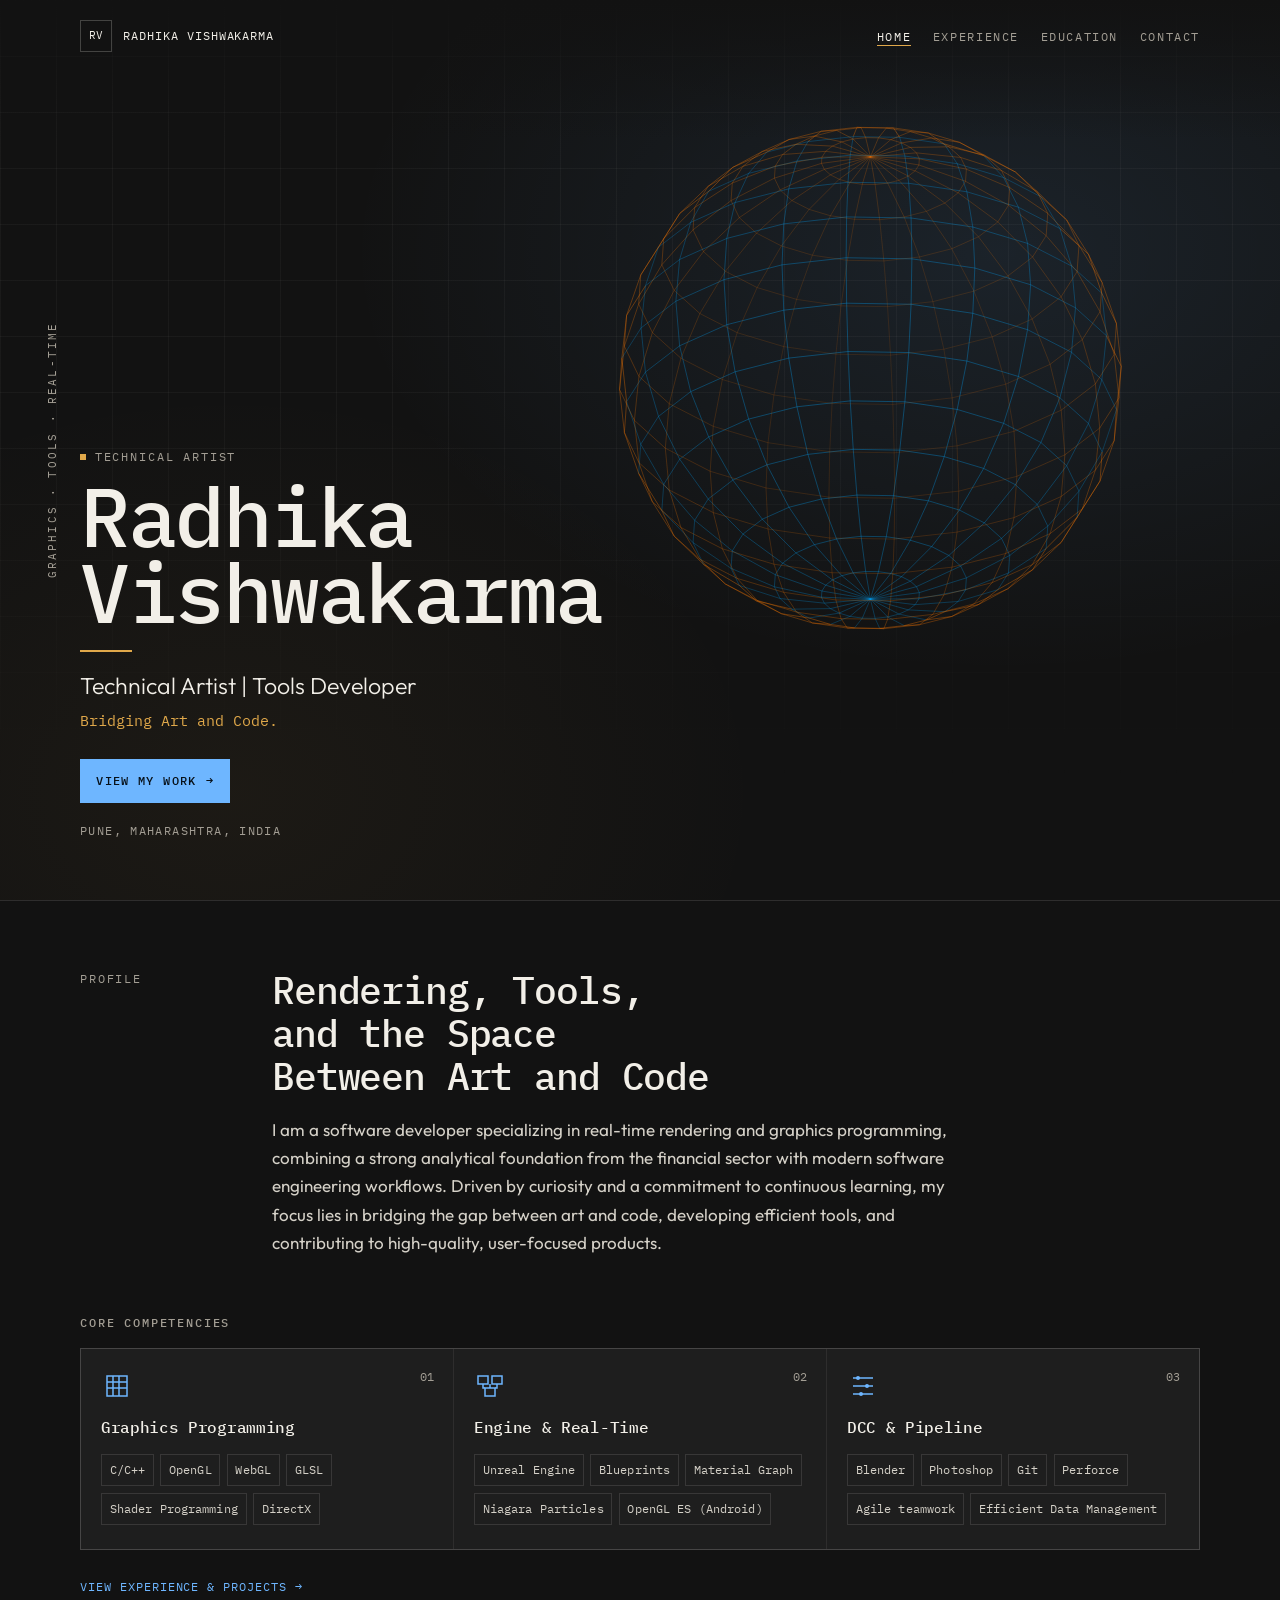
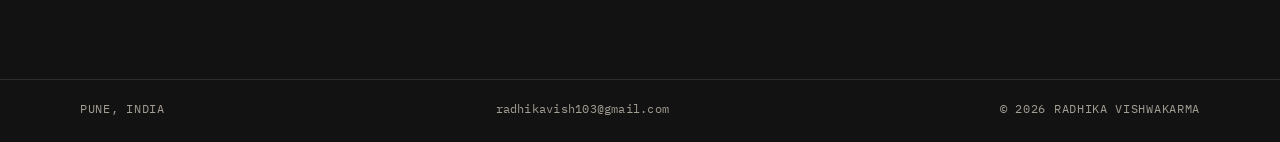
==== index.html @ 2a373d9d "Initial commit for portfolio" ====
<!DOCTYPE html>
<html lang="en" class="no-js">
<head>
  <meta charset="utf-8">
  <meta name="viewport" content="width=device-width, initial-scale=1">
  <title>Radhika Vishwakarma — Technical Artist</title>
  <meta name="description" content="Radhika Vishwakarma is a technical artist and software developer focused on real-time rendering, graphics programming, and tools.">
  <meta name="author" content="Radhika Vishwakarma">
  <meta name="theme-color" content="#121212">
  <meta property="og:title" content="Radhika Vishwakarma — Technical Artist">
  <meta property="og:description" content="Technical artist and software developer specializing in real-time rendering and graphics programming.">
  <meta property="og:type" content="website">
  <meta property="og:locale" content="en_IN">
  <link rel="icon" href="favicon.svg" type="image/svg+xml">
  <link rel="preconnect" href="https://fonts.googleapis.com">
  <link rel="preconnect" href="https://fonts.gstatic.com" crossorigin>
  <link href="https://fonts.googleapis.com/css2?family=IBM+Plex+Mono:wght@400;500;600&family=Outfit:wght@300;400;500;600&display=swap" rel="stylesheet">
  <link rel="stylesheet" href="css/styles.css">
  <script>document.documentElement.classList.remove("no-js")</script>
</head>
<body data-page="home">
  <a class="skip" href="#content">Skip to content</a>
  <header class="site-header">
    <div class="wrap header-inner">
      <a class="brand" href="index.html">
        <span class="brand-mark" aria-hidden="true">RV</span>
        <span class="brand-name">Radhika Vishwakarma</span>
      </a>
      <button class="nav-toggle" type="button" aria-expanded="false" aria-controls="site-nav" aria-label="Open menu">
        <span aria-hidden="true"></span>
      </button>
      <nav id="site-nav" class="nav-links" aria-label="Primary">
        <a href="index.html" aria-current="page">Home</a>
        <a href="experience.html">Experience</a>
        <a href="education.html">Education</a>
        <a href="contact.html">Contact</a>
      </nav>
    </div>
  </header>

  <main id="content">
    <section class="hero">
      <div class="hero-gridlines" aria-hidden="true"></div>
      <canvas id="mesh" aria-hidden="true"></canvas>
      <p class="spine">Graphics · Tools · Real-Time</p>
      <div class="wrap">
        <p class="kicker"><span class="pip" aria-hidden="true"></span>Technical Artist</p>
        <h1>
          <span>Radhika</span>
          <span>Vishwakarma</span>
        </h1>
        <div class="rule" aria-hidden="true"></div>
        <p class="lede">Technical Artist | Tools Developer</p>
        <p class="bridge">Bridging Art and Code.</p>
        <a class="btn btn-fill" href="experience.html">View My Work <span aria-hidden="true">→</span></a>
        <p class="hero-meta">Pune, Maharashtra, India</p>
      </div>
    </section>

    <section class="intro" id="profile">
      <div class="wrap intro-grid">
        <p class="kicker">Profile</p>
        <div>
          <h2>Rendering, Tools,<br>and the Space<br>Between Art and Code</h2>
          <p class="prose">I am a software developer specializing in real-time rendering and graphics programming, combining a strong analytical foundation from the financial sector with modern software engineering workflows. Driven by curiosity and a commitment to continuous learning, my focus lies in bridging the gap between art and code, developing efficient tools, and contributing to high-quality, user-focused products.</p>
        </div>
      </div>
    </section>

    <section class="expertise" id="expertise">
      <div class="wrap">
        <h2 class="label">Core Competencies</h2>
        <div class="spec">
          <article>
            <span class="num">01</span>
            <svg width="32" height="32" viewBox="0 0 32 32" fill="none" stroke="currentColor" stroke-width="1.5" aria-hidden="true">
              <rect x="6" y="6" width="20" height="20"/>
              <path d="M6 12h20M6 18h20M12 6v20M18 6v20"/>
            </svg>
            <h3>Graphics Programming</h3>
            <ul class="skill-list">
              <li>C/C++</li>
              <li>OpenGL</li>
              <li>WebGL</li>
              <li>GLSL</li>
              <li>Shader Programming</li>
              <li>DirectX</li>
            </ul>
          </article>
          <article>
            <span class="num">02</span>
            <svg width="32" height="32" viewBox="0 0 32 32" fill="none" stroke="currentColor" stroke-width="1.5" aria-hidden="true">
              <rect x="4" y="6" width="10" height="8"/>
              <rect x="18" y="6" width="10" height="8"/>
              <rect x="11" y="18" width="10" height="8"/>
              <path d="M9 14v4h2M23 14v4h-2M16 14v4"/>
            </svg>
            <h3>Engine &amp; Real-Time</h3>
            <ul class="skill-list">
              <li>Unreal Engine</li>
              <li>Blueprints</li>
              <li>Material Graph</li>
              <li>Niagara Particles</li>
              <li>OpenGL ES (Android)</li>
            </ul>
          </article>
          <article>
            <span class="num">03</span>
            <svg width="32" height="32" viewBox="0 0 32 32" fill="none" stroke="currentColor" stroke-width="1.5" aria-hidden="true">
              <path d="M6 8h20M6 16h20M6 24h20"/>
              <circle cx="11" cy="8" r="2" fill="currentColor" stroke="none"/>
              <circle cx="20" cy="16" r="2" fill="currentColor" stroke="none"/>
              <circle cx="14" cy="24" r="2" fill="currentColor" stroke="none"/>
            </svg>
            <h3>DCC &amp; Pipeline</h3>
            <ul class="skill-list">
              <li>Blender</li>
              <li>Photoshop</li>
              <li>Git</li>
              <li>Perforce</li>
              <li>Agile teamwork</li>
              <li>Efficient Data Management</li>
            </ul>
          </article>
        </div>
        <p class="next"><a href="experience.html">View experience &amp; projects <span aria-hidden="true">→</span></a></p>
      </div>
    </section>
  </main>

  <footer class="site-footer">
    <div class="wrap footer-row">
      <p>Pune, India</p>
      <a href="mailto:radhikavish103@gmail.com">radhikavish103@gmail.com</a>
      <p>© 2026 Radhika Vishwakarma</p>
    </div>
  </footer>
  <script src="js/main.js"></script>
</body>
</html>
---- css/styles.css ----
:root {
  --bg: #121212;
  --raised: #1a1a1a;
  --panel: #1e1e1e;
  --ink: #f2efe8;
  --body: #d5d1c8;
  --muted: #a39e94;
  --line: rgba(242, 239, 232, 0.12);
  --line-strong: rgba(242, 239, 232, 0.22);
  --accent: #6eb6ff;
  --accent-ink: #071018;
  --gold: #e0a84a;
  --sans: "Outfit", "Segoe UI", sans-serif;
  --mono: "IBM Plex Mono", "Cascadia Mono", ui-monospace, monospace;
  --header: 72px;
  --wrap: 1120px;
}

body[data-page="experience"] {
  --bg: #1e1e1e;
  --raised: #2a2a2a;
}

*,
*::before,
*::after {
  box-sizing: border-box;
}

* {
  margin: 0;
}

html {
  color-scheme: dark;
  scroll-behavior: smooth;
  scrollbar-color: #3a3a3a var(--bg);
}

body {
  display: flex;
  flex-direction: column;
  min-height: 100vh;
  min-height: 100dvh;
  background: var(--bg);
  color: var(--ink);
  font-family: var(--sans);
  font-size: 1.0625rem;
  font-weight: 400;
  line-height: 1.65;
  text-rendering: optimizeLegibility;
  -webkit-font-smoothing: antialiased;
  overflow-x: hidden;
}

main {
  flex: 1;
}

address {
  font-style: normal;
}

img,
svg {
  display: block;
  max-width: 100%;
}

ul,
ol {
  padding: 0;
  list-style: none;
}

a {
  color: inherit;
  text-underline-offset: 0.18em;
}

button {
  font: inherit;
  color: inherit;
}

h1,
h2,
.mono {
  font-family: var(--mono);
  font-weight: 500;
  font-variant-ligatures: none;
}

h1 {
  letter-spacing: -0.03em;
  line-height: 0.92;
  text-wrap: balance;
}

h2,
h3 {
  text-wrap: balance;
}

::selection {
  background: rgba(110, 182, 255, 0.32);
  color: #fff;
}

:focus-visible {
  outline: 2px solid var(--gold);
  outline-offset: 3px;
}

::-webkit-scrollbar {
  width: 10px;
  height: 10px;
}

::-webkit-scrollbar-track {
  background: var(--bg);
}

::-webkit-scrollbar-thumb {
  background: #3a3a3a;
}

.skip {
  position: absolute;
  left: 1rem;
  top: -3rem;
  z-index: 80;
  padding: 0.5rem 0.75rem;
  background: var(--accent);
  color: var(--accent-ink);
  font-family: var(--mono);
  font-size: 0.75rem;
  text-decoration: none;
}

.skip:focus {
  top: 0.5rem;
}

.sr-only {
  position: absolute;
  width: 1px;
  height: 1px;
  padding: 0;
  margin: -1px;
  overflow: hidden;
  clip: rect(0, 0, 0, 0);
  white-space: nowrap;
  border: 0;
}

.wrap {
  width: min(var(--wrap), calc(100% - 2.5rem));
  margin-inline: auto;
}

.site-header {
  position: fixed;
  inset: 0 0 auto 0;
  z-index: 40;
  height: var(--header);
  border-bottom: 1px solid transparent;
  transition: background 0.2s ease, border-color 0.2s ease;
}

.site-header.is-scrolled,
.site-header:has(.nav-links.is-open) {
  background: color-mix(in srgb, var(--bg) 90%, transparent);
  border-bottom-color: var(--line);
  backdrop-filter: blur(16px);
  -webkit-backdrop-filter: blur(16px);
}

.header-inner {
  height: var(--header);
  display: flex;
  align-items: center;
  justify-content: space-between;
  gap: 1rem;
}

.brand {
  display: inline-flex;
  align-items: center;
  gap: 0.7rem;
  min-height: 44px;
  color: var(--ink);
  text-decoration: none;
}

.brand-mark {
  width: 32px;
  height: 32px;
  display: grid;
  place-items: center;
  border: 1px solid var(--line-strong);
  font-family: var(--mono);
  font-size: 0.68rem;
  letter-spacing: 0.04em;
}

.brand-name {
  font-family: var(--mono);
  font-size: 0.74rem;
  letter-spacing: 0.08em;
  text-transform: uppercase;
}

.nav-links {
  display: flex;
  align-items: center;
  gap: 1.35rem;
}

.nav-links a {
  color: var(--muted);
  font-family: var(--mono);
  font-size: 0.72rem;
  font-variant-ligatures: none;
  letter-spacing: 0.14em;
  text-transform: uppercase;
  text-decoration: none;
}

.nav-links a:hover,
.nav-links a[aria-current="page"] {
  color: var(--ink);
}

.nav-links a[aria-current="page"] {
  box-shadow: inset 0 -1px 0 var(--gold);
}

.nav-toggle {
  display: none;
  position: relative;
  width: 44px;
  height: 44px;
  padding: 0;
  border: 1px solid var(--line-strong);
  background: transparent;
  cursor: pointer;
}

.nav-toggle span,
.nav-toggle span::before,
.nav-toggle span::after {
  position: absolute;
  left: 12px;
  width: 18px;
  height: 1px;
  background: var(--ink);
}

.nav-toggle span {
  top: 21px;
}

.nav-toggle span::before,
.nav-toggle span::after {
  content: "";
  left: 0;
  transition: transform 0.2s ease, top 0.2s ease;
}

.nav-toggle span::before {
  top: -6px;
}

.nav-toggle span::after {
  top: 6px;
}

.nav-toggle[aria-expanded="true"] span {
  background: transparent;
}

.nav-toggle[aria-expanded="true"] span::before {
  top: 0;
  transform: rotate(45deg);
}

.nav-toggle[aria-expanded="true"] span::after {
  top: 0;
  transform: rotate(-45deg);
}

.kicker,
.meta-label,
.hero-meta,
.dates,
.status,
.year,
.num,
.spine {
  font-family: var(--mono);
  font-variant-ligatures: none;
}

.kicker {
  display: flex;
  align-items: center;
  gap: 0.55rem;
  color: var(--muted);
  font-size: 0.72rem;
  letter-spacing: 0.16em;
  text-transform: uppercase;
}

.pip {
  width: 6px;
  height: 6px;
  background: var(--gold);
  flex: none;
}

.hero {
  position: relative;
  display: flex;
  align-items: flex-end;
  min-height: 100vh;
  min-height: 100dvh;
  padding: 6.5rem 0 3.75rem;
  overflow: hidden;
}

.hero-gridlines {
  position: absolute;
  inset: 0;
  background-image:
    linear-gradient(rgba(242, 239, 232, 0.04) 1px, transparent 1px),
    linear-gradient(90deg, rgba(242, 239, 232, 0.04) 1px, transparent 1px);
  background-size: 56px 56px;
  mask-image: linear-gradient(to bottom, #000 45%, transparent 88%);
  pointer-events: none;
}

.hero::before {
  content: "";
  position: absolute;
  inset: 0;
  background:
    radial-gradient(ellipse at 78% 28%, rgba(110, 182, 255, 0.1), transparent 46%),
    radial-gradient(ellipse at 18% 88%, rgba(224, 168, 74, 0.05), transparent 36%);
  pointer-events: none;
}

.hero::after {
  content: "";
  position: absolute;
  z-index: 2;
  top: 0;
  right: 0;
  left: 0;
  height: 140px;
  background: linear-gradient(to bottom, var(--bg), transparent);
  pointer-events: none;
}

#mesh {
  position: absolute;
  inset: 0;
  z-index: 1;
  width: 100%;
  height: 100%;
  pointer-events: none;
  mask-image: linear-gradient(90deg, transparent 0%, #000 36%, #000 100%);
}

.spine {
  position: absolute;
  z-index: 3;
  left: max(1rem, calc((100% - var(--wrap)) / 2 - 2.25rem));
  top: 50%;
  color: var(--muted);
  font-size: 0.68rem;
  letter-spacing: 0.2em;
  text-transform: uppercase;
  writing-mode: vertical-rl;
  transform: translateY(-50%) rotate(180deg);
}

.hero > .wrap {
  position: relative;
  z-index: 3;
}

.hero h1 {
  margin-top: 0.7rem;
  font-size: clamp(2.5rem, 6.5vw, 5.7rem);
}

.hero h1 span {
  display: block;
}

.rule {
  width: 3.25rem;
  height: 2px;
  margin: 1.2rem 0 1.15rem;
  background: var(--gold);
}

.lede {
  max-width: 18em;
  color: var(--ink);
  font-size: clamp(1.15rem, 2vw, 1.45rem);
  font-weight: 300;
  line-height: 1.35;
}

.bridge {
  margin-top: 0.4rem;
  color: var(--gold);
  font-family: var(--mono);
  font-size: 0.95rem;
  font-variant-ligatures: none;
}

.hero-meta {
  margin-top: 1.15rem;
  color: var(--muted);
  font-size: 0.72rem;
  letter-spacing: 0.12em;
  text-transform: uppercase;
}

.btn {
  display: inline-flex;
  align-items: center;
  justify-content: center;
  gap: 0.55rem;
  min-height: 44px;
  padding: 0.65rem 0.95rem;
  border: 1px solid var(--line-strong);
  background: transparent;
  color: var(--ink);
  font-family: var(--mono);
  font-size: 0.72rem;
  font-variant-ligatures: none;
  letter-spacing: 0.12em;
  text-transform: uppercase;
  text-decoration: none;
  transition: background 0.2s ease, border-color 0.2s ease, color 0.2s ease;
}

.btn:hover {
  border-color: var(--accent);
  color: var(--accent);
}

.btn-fill {
  margin-top: 1.6rem;
  border-color: var(--accent);
  background: var(--accent);
  color: var(--accent-ink);
  font-weight: 500;
}

.btn-fill:hover {
  border-color: #9dceff;
  background: #9dceff;
  color: var(--accent-ink);
}

.intro {
  padding: 4.25rem 0 3.5rem;
  border-top: 1px solid var(--line);
}

.intro-grid {
  display: grid;
  grid-template-columns: 160px 1fr;
  gap: 1.5rem 2rem;
  align-items: start;
}

.intro h2 {
  max-width: 16em;
  font-size: clamp(1.7rem, 3vw, 2.45rem);
  letter-spacing: -0.03em;
  line-height: 1.12;
}

.prose {
  max-width: 64ch;
  margin-top: 1.15rem;
  color: var(--body);
}

.page-head .prose {
  max-width: 68ch;
}

.label {
  color: var(--muted);
  font-family: var(--mono);
  font-size: 0.72rem;
  font-weight: 500;
  letter-spacing: 0.16em;
  text-transform: uppercase;
}

.expertise {
  padding-bottom: 5rem;
}

.expertise .label {
  margin-bottom: 1rem;
}

.spec {
  display: grid;
  grid-template-columns: repeat(3, 1fr);
  gap: 1px;
  border: 1px solid var(--line);
  background: var(--line);
}

.spec article {
  position: relative;
  padding: 1.35rem 1.25rem 1.5rem;
  background: var(--panel);
  transition: background 0.2s ease;
}

.spec article:hover {
  background: #242428;
  box-shadow: inset 0 2px 0 var(--accent);
}

.spec .num {
  position: absolute;
  top: 1.15rem;
  right: 1.1rem;
  color: var(--muted);
  font-size: 0.72rem;
  letter-spacing: 0.08em;
}

.spec svg {
  color: var(--accent);
}

.spec h3 {
  margin-top: 0.9rem;
  font-family: var(--mono);
  font-size: 1rem;
  font-weight: 500;
  letter-spacing: -0.02em;
  line-height: 1.35;
}

.skill-list {
  display: flex;
  flex-wrap: wrap;
  gap: 0.4rem;
  margin-top: 1rem;
}

.skill-list li {
  border: 1px solid var(--line);
  color: var(--body);
  font-family: var(--mono);
  font-size: 0.75rem;
  font-variant-ligatures: none;
  letter-spacing: 0.01em;
  padding: 0.32rem 0.48rem;
}

.next {
  margin-top: 1.35rem;
}

.next a {
  color: var(--accent);
  font-family: var(--mono);
  font-size: 0.75rem;
  letter-spacing: 0.08em;
  text-transform: uppercase;
  text-decoration: none;
}

.next a:hover {
  color: #9dceff;
}

.page-main {
  padding-top: var(--header);
  padding-bottom: 4.5rem;
}

.page-head {
  padding-top: 2.75rem;
}

.page-head h1 {
  margin-top: 0.55rem;
  font-size: clamp(2.15rem, 5vw, 3.5rem);
}

.roles {
  margin-top: 1.75rem;
}

.role {
  display: grid;
  grid-template-columns: minmax(150px, 210px) minmax(0, 1fr);
  gap: 1rem 2.5rem;
  padding: 2rem 0;
  border-top: 1px solid var(--line);
}

.role-current {
  margin-top: 0.4rem;
  padding: 1.5rem 1.4rem 1.55rem 1.35rem;
  border: 1px solid var(--line);
  border-left: 2px solid var(--gold);
  background: var(--raised);
}

.dates {
  color: var(--muted);
  font-size: 0.75rem;
  letter-spacing: 0.06em;
  text-transform: uppercase;
}

.status {
  display: flex;
  align-items: center;
  gap: 0.45rem;
  margin-top: 0.6rem;
  color: var(--gold);
  font-size: 0.68rem;
  letter-spacing: 0.14em;
  text-transform: uppercase;
}

.role h2 {
  font-size: clamp(1.15rem, 2vw, 1.45rem);
  letter-spacing: -0.03em;
  line-height: 1.25;
}

.company {
  margin-top: 0.28rem;
  color: var(--body);
}

.points {
  margin-top: 1rem;
}

.points li {
  position: relative;
  margin-top: 0.55rem;
  padding-left: 0.95rem;
  color: var(--body);
  line-height: 1.6;
}

.points li::before {
  content: "";
  position: absolute;
  left: 0;
  top: 0.72em;
  width: 6px;
  height: 1px;
  background: var(--accent);
}

.role .prose {
  margin-top: 0.9rem;
}

.stack {
  margin-top: 1.3rem;
}

.meta-label {
  margin-bottom: 0.5rem;
  color: var(--muted);
  font-size: 0.68rem;
  letter-spacing: 0.14em;
  text-transform: uppercase;
}

.stack .skill-list {
  margin-top: 0;
}

.block {
  margin-top: 2.6rem;
}

.certs {
  margin-top: 0.35rem;
}

.certs li {
  display: grid;
  grid-template-columns: 3rem minmax(0, 1fr) auto;
  gap: 0.35rem 1.25rem;
  align-items: start;
  padding: 1.3rem 0;
  border-top: 1px solid var(--line);
}

.certs li:last-child {
  border-bottom: 1px solid var(--line);
}

.certs .num {
  padding-top: 0.35rem;
  color: var(--muted);
  font-size: 0.75rem;
  letter-spacing: 0.08em;
}

.issuer {
  padding-top: 0.35rem;
  color: var(--muted);
  font-family: var(--mono);
  font-size: 0.75rem;
  font-variant-ligatures: none;
  letter-spacing: 0.04em;
  white-space: nowrap;
}

.certs h3,
.edu-grid h3 {
  font-family: var(--sans);
  font-size: 1.3rem;
  font-weight: 500;
  letter-spacing: -0.02em;
  line-height: 1.3;
}

.edu-grid {
  display: grid;
  grid-template-columns: 1fr 1fr;
  gap: 1px;
  margin-top: 1rem;
  border: 1px solid var(--line);
  background: var(--line);
}

.edu-grid article {
  padding: 1.45rem 1.35rem 1.55rem;
  background: var(--panel);
}

.year {
  margin-bottom: 0.8rem;
  color: var(--accent);
  font-size: 0.78rem;
  letter-spacing: 0.12em;
}

.school {
  margin-top: 0.75rem;
  color: var(--body);
}

.contact-wrap {
  max-width: 760px;
}

.contact-sub {
  max-width: 22em;
  margin-top: 1rem;
  color: var(--body);
  font-size: 1.125rem;
  line-height: 1.5;
}

.contact-block {
  margin-top: 2rem;
}

.email-link {
  color: var(--ink);
  font-family: var(--mono);
  font-size: clamp(1rem, 2.4vw, 1.65rem);
  font-variant-ligatures: none;
  line-height: 1.35;
  text-decoration: none;
  box-shadow: inset 0 -1px 0 var(--gold);
}

.email-link:hover {
  color: var(--accent);
  box-shadow: inset 0 -1px 0 var(--accent);
}

.btn-row {
  display: flex;
  flex-wrap: wrap;
  gap: 0.6rem;
}

.site-footer {
  padding: 1.2rem 0 1.5rem;
  border-top: 1px solid var(--line);
}

.footer-row {
  display: flex;
  flex-wrap: wrap;
  align-items: center;
  justify-content: space-between;
  gap: 0.6rem 1.5rem;
  color: var(--muted);
  font-family: var(--mono);
  font-size: 0.72rem;
  letter-spacing: 0.06em;
  text-transform: uppercase;
}

.footer-row a {
  color: var(--muted);
  letter-spacing: 0.02em;
  text-transform: none;
  text-decoration: none;
}

.footer-row a:hover {
  color: var(--accent);
}

@media (max-width: 1100px) {
  .spine {
    display: none;
  }
}

@media (max-width: 900px) {
  #mesh {
    opacity: 0.42;
    mask-image: radial-gradient(circle at 68% 34%, #000 0%, transparent 70%);
  }
}

@media (max-width: 760px) {
  .wrap {
    width: min(var(--wrap), calc(100% - 2rem));
  }

  .nav-toggle {
    display: inline-flex;
  }

  .nav-links {
    display: none;
    position: absolute;
    top: 100%;
    right: 0;
    left: 0;
    flex-direction: column;
    align-items: stretch;
    gap: 0;
    padding: 0.2rem 1rem 0.85rem;
    border-bottom: 1px solid var(--line);
    background: color-mix(in srgb, var(--bg) 96%, transparent);
  }

  .nav-links.is-open {
    display: flex;
  }

  .nav-links a {
    padding: 0.85rem 0;
    border-top: 1px solid var(--line);
  }

  .no-js .nav-toggle {
    display: none;
  }

  .no-js .nav-links {
    display: flex;
    position: static;
    flex-direction: row;
    flex-wrap: wrap;
    gap: 0.65rem 1rem;
    padding: 0;
    border: 0;
    background: transparent;
  }

  .no-js .nav-links a {
    padding: 0;
    border: 0;
  }

  .hero {
    min-height: 100vh;
    min-height: 100dvh;
    padding-bottom: 3rem;
  }

  .intro-grid,
  .role,
  .role-current,
  .edu-grid,
  .spec {
    grid-template-columns: 1fr;
  }

  .certs li {
    grid-template-columns: 2.4rem minmax(0, 1fr);
  }

  .issuer {
    grid-column: 2;
    white-space: normal;
  }

  .footer-row {
    flex-direction: column;
    align-items: flex-start;
  }
}

@media (prefers-reduced-motion: reduce) {
  html {
    scroll-behavior: auto;
  }

  *,
  *::before,
  *::after {
    transition-duration: 0.01ms !important;
    animation-duration: 0.01ms !important;
  }
}
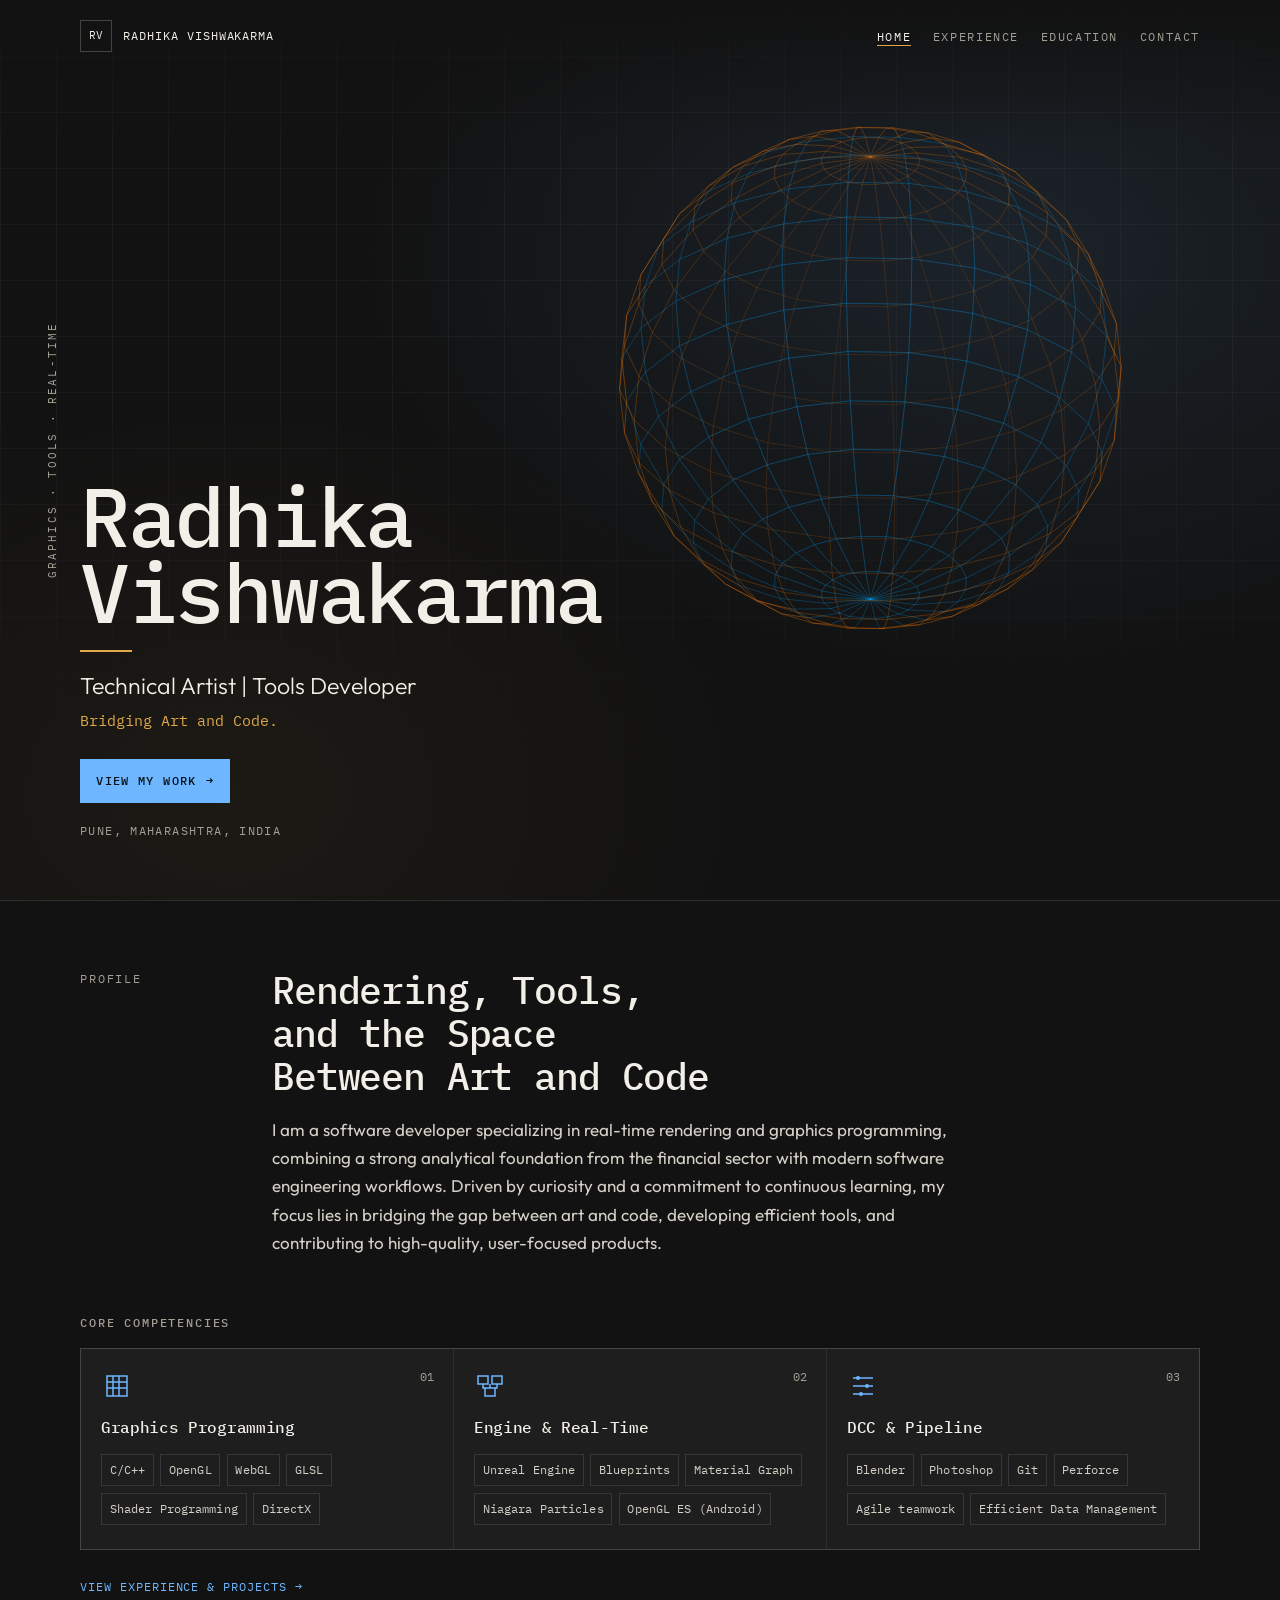
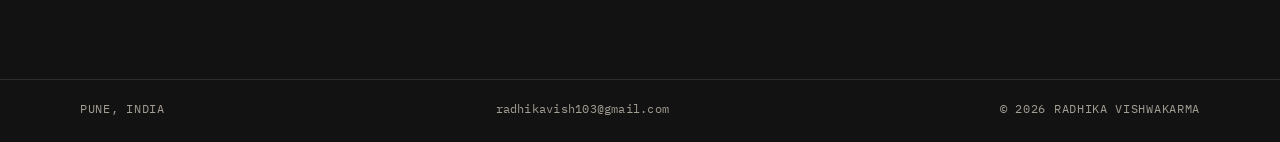
==== commit 649f3cdd: "Removed duplicate lines" ====
--- a/index.html
+++ b/index.html
@@ -44,7 +44,6 @@
       <canvas id="mesh" aria-hidden="true"></canvas>
       <p class="spine">Graphics · Tools · Real-Time</p>
       <div class="wrap">
-        <p class="kicker"><span class="pip" aria-hidden="true"></span>Technical Artist</p>
         <h1>
           <span>Radhika</span>
           <span>Vishwakarma</span>
